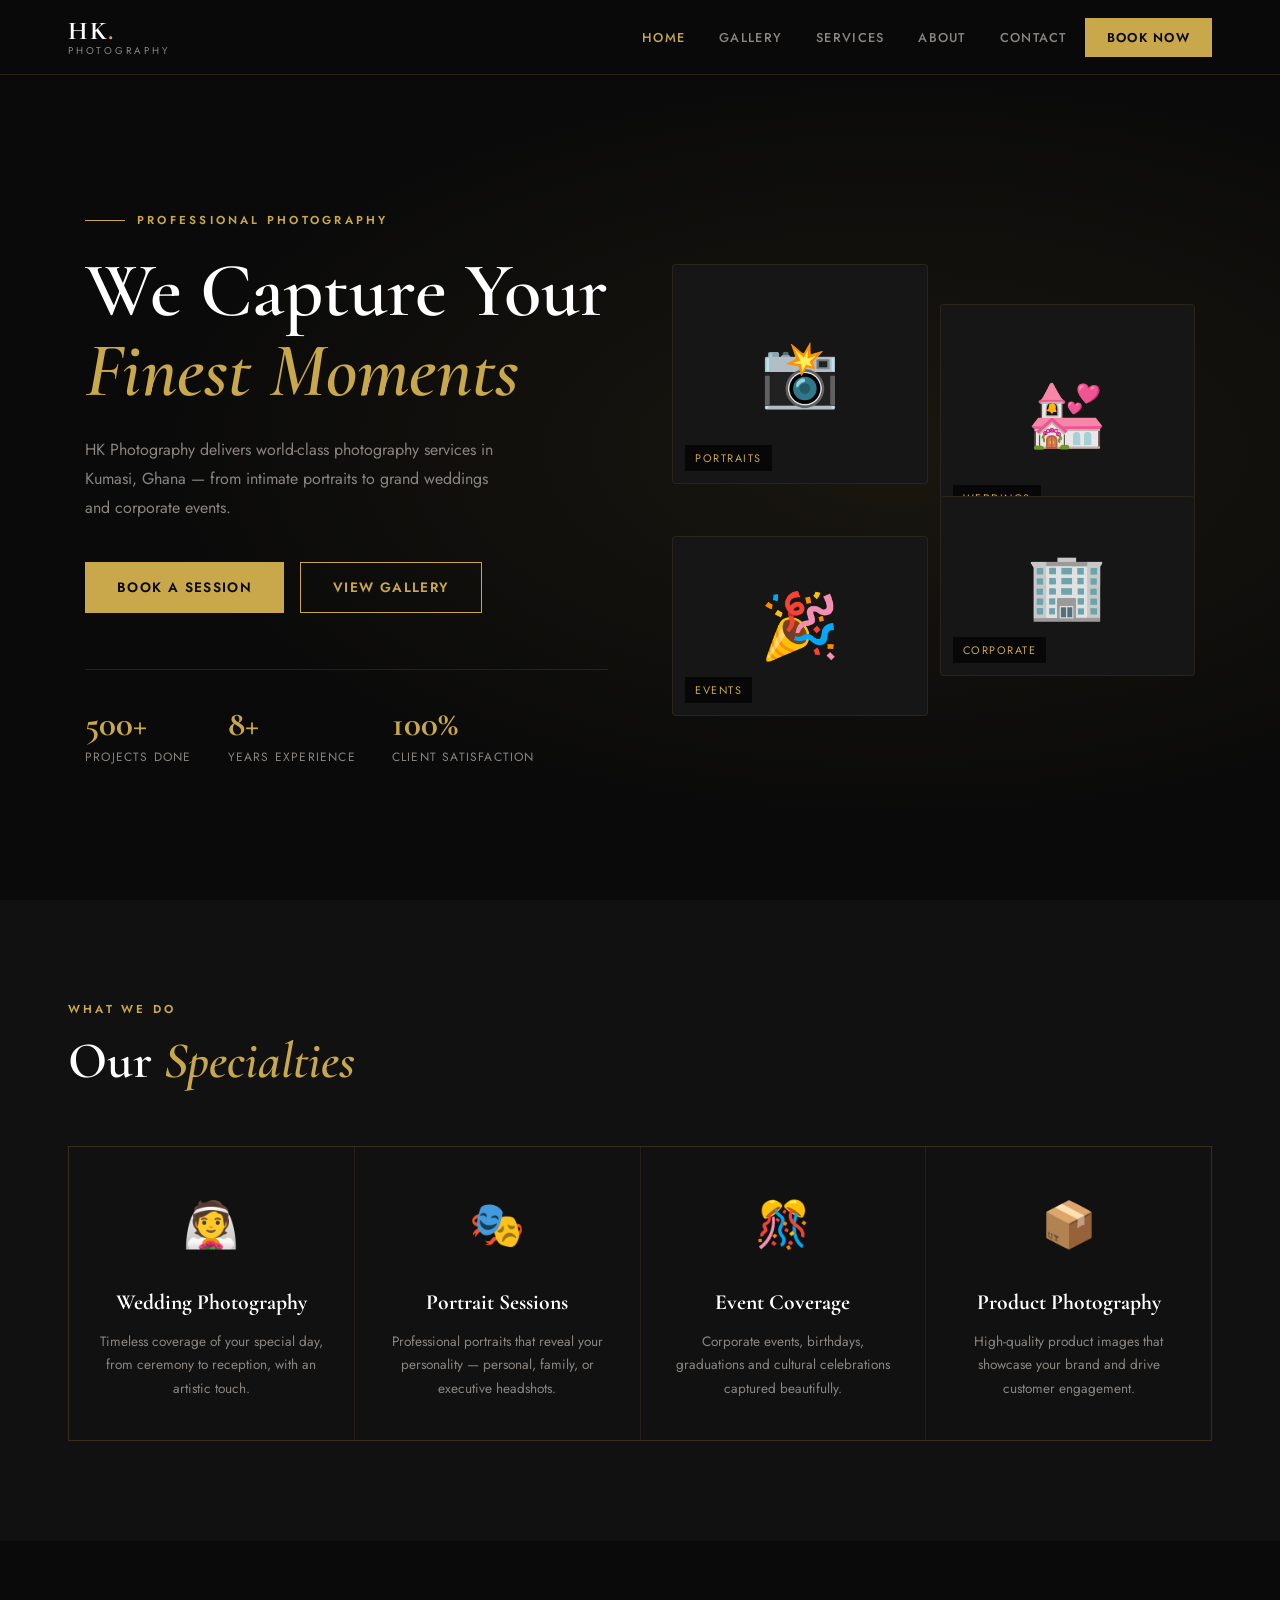
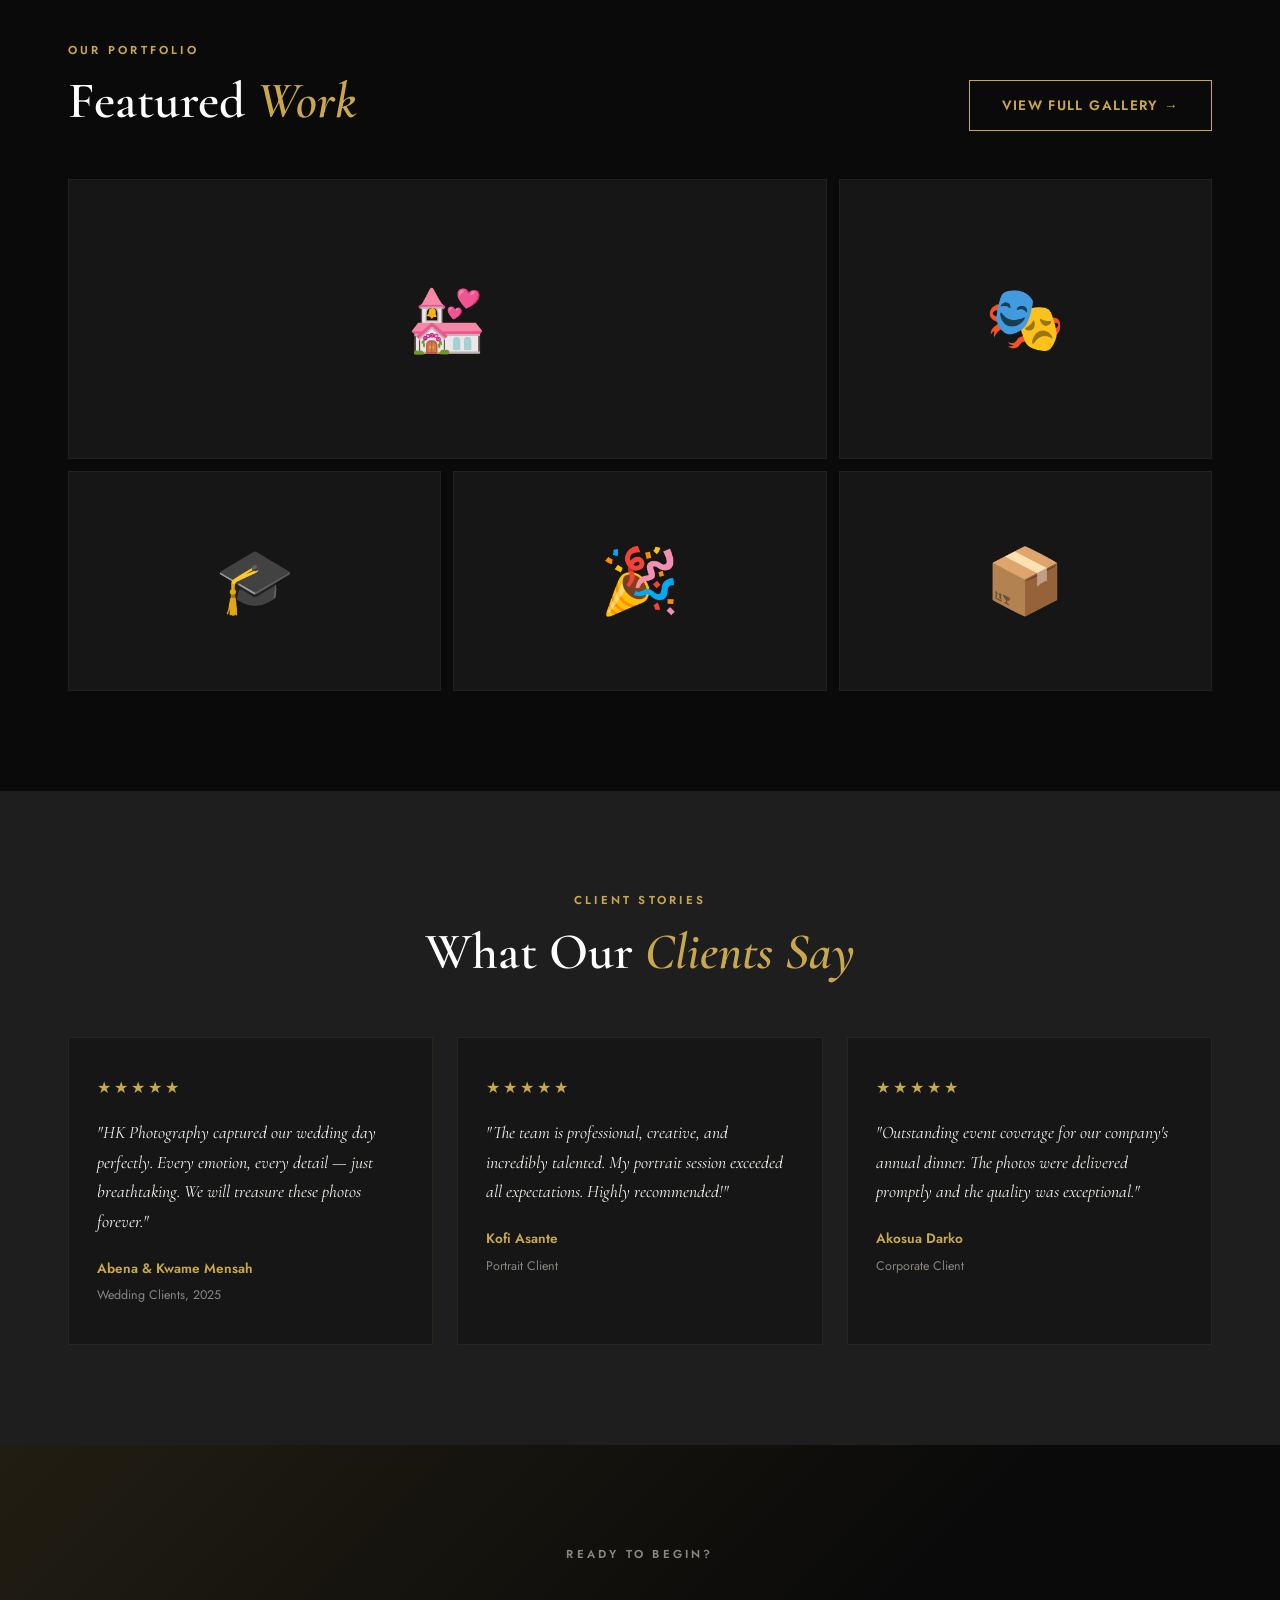
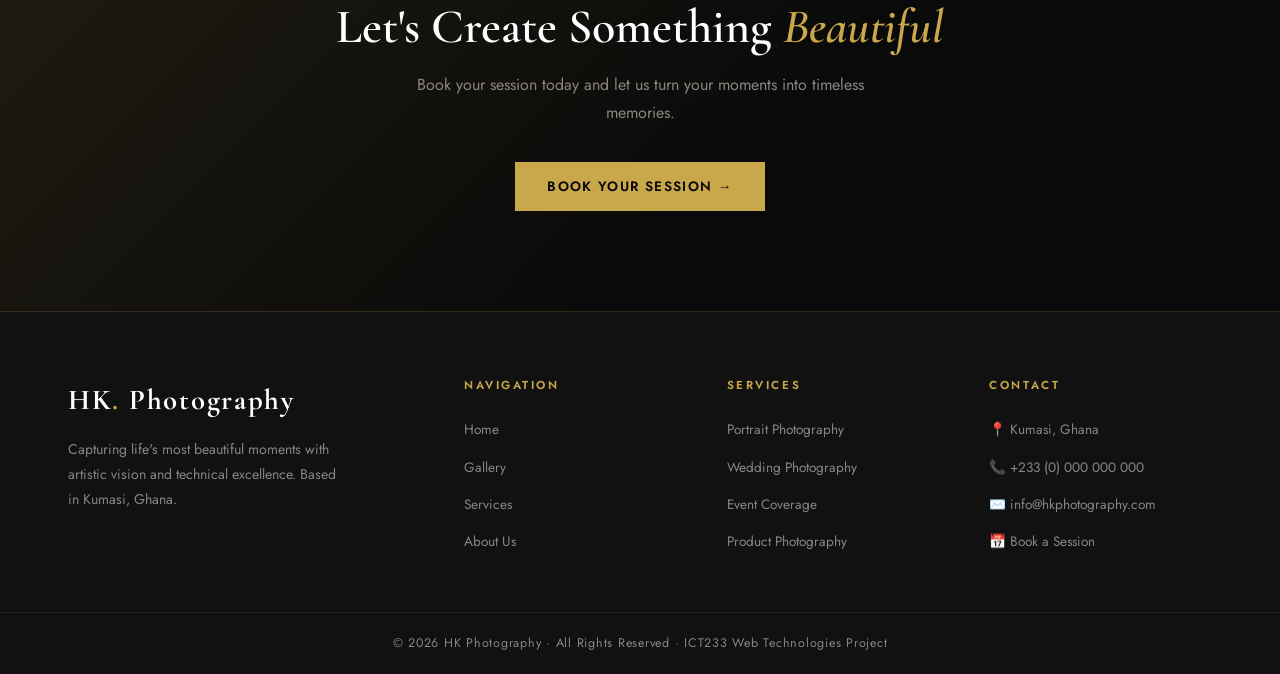
==== index.html @ 085a5b4b "Add files via upload" ====
<!DOCTYPE html>
<html lang="en">
<head>
  <meta charset="UTF-8"/>
  <meta name="viewport" content="width=device-width, initial-scale=1.0"/>
  <meta name="description" content="HK Photography — Professional photography services in Kumasi, Ghana. Weddings, portraits, events and more."/>
  <title>HK Photography — Capturing Beautiful Moments</title>
    <style>
  /* ── HERO ──────────────────────────────────────────────── */
  .hero {
    min-height: 100vh; display: flex; align-items: center;
    position: relative; overflow: hidden;
    background: var(--black);
    padding-top: 80px;
  }
  .hero-bg {
    position: absolute; inset: 0;
    background: radial-gradient(ellipse at 70% 50%, rgba(201,168,76,.08) 0%, transparent 60%);
  }
  .hero-grid {
    display: grid; grid-template-columns: 1fr 1fr;
    align-items: center; gap: 64px;
    max-width: 1200px; margin: 0 auto; padding: 0 28px;
    position: relative; z-index: 1;
  }
  .hero-eyebrow {
    display: flex; align-items: center; gap: 12px; margin-bottom: 20px;
  }
  .hero-eyebrow span {
    width: 40px; height: 1px; background: var(--gold);
  }
  .hero-eyebrow p {
    font-size: .72rem; letter-spacing: .28em; text-transform: uppercase;
    color: var(--gold); font-weight: 600;
  }
  .hero h1 {
    font-family: 'Cormorant Garamond', serif;
    font-size: clamp(3rem, 6vw, 5rem);
    color: var(--white); line-height: 1.05; font-weight: 600;
    margin-bottom: 24px;
  }
  .hero h1 em { color: var(--gold); font-style: italic; display: block; }
  .hero-sub {
    font-size: 1rem; color: var(--gray-mid); max-width: 420px;
    line-height: 1.8; margin-bottom: 40px;
  }
  .hero-btns { display: flex; gap: 16px; flex-wrap: wrap; }
  .hero-stats {
    display: flex; gap: 36px; margin-top: 56px;
    padding-top: 36px; border-top: 1px solid rgba(201,168,76,.15);
  }
  .hero-stat strong {
    display: block; font-family: 'Cormorant Garamond', serif;
    font-size: 2.2rem; color: var(--gold); font-weight: 700; line-height: 1;
  }
  .hero-stat span { font-size: .75rem; color: var(--gray-mid); letter-spacing: .1em; text-transform: uppercase; }

  /* right side mosaic */
  .hero-mosaic {
    display: grid; grid-template-columns: 1fr 1fr; grid-template-rows: auto auto;
    gap: 12px;
  }
  .mosaic-item {
    border-radius: var(--radius); overflow: hidden;
    background: var(--black-card); border: 1px solid rgba(201,168,76,.1);
    display: flex; align-items: center; justify-content: center;
    font-size: 4rem; transition: var(--transition);
    position: relative;
  }
  .mosaic-item:hover { border-color: var(--gold); transform: scale(1.02); }
  .mosaic-item:nth-child(1) { height: 220px; }
  .mosaic-item:nth-child(2) { height: 220px; margin-top: 40px; }
  .mosaic-item:nth-child(3) { height: 180px; }
  .mosaic-item:nth-child(4) { height: 180px; margin-top: -40px; }
  .mosaic-label {
    position: absolute; bottom: 12px; left: 12px;
    font-size: .68rem; letter-spacing: .14em; text-transform: uppercase;
    color: var(--gold); background: rgba(0,0,0,.7); padding: 4px 10px;
  }

  /* ── SPECIALTIES ───────────────────────────────────────── */
  .specialties { padding: 100px 0; background: var(--black-soft); }
  .spec-grid {
    display: grid; grid-template-columns: repeat(4,1fr);
    gap: 1px; background: rgba(201,168,76,.1);
    margin-top: 56px; border: 1px solid rgba(201,168,76,.1);
  }
  .spec-card {
    background: var(--black-soft); padding: 40px 28px;
    transition: var(--transition); cursor: pointer;
    text-align: center;
  }
  .spec-card:hover { background: var(--black-card); }
  .spec-icon { font-size: 2.8rem; margin-bottom: 20px; display: block; }
  .spec-card h3 {
    font-family: 'Cormorant Garamond', serif;
    font-size: 1.35rem; color: var(--white); margin-bottom: 10px;
  }
  .spec-card p { font-size: .85rem; color: var(--gray-mid); line-height: 1.7; }
  .spec-card:hover h3 { color: var(--gold); }

  /* ── FEATURED WORK ─────────────────────────────────────── */
  .featured-work { padding: 100px 0; }
  .work-header {
    display: flex; align-items: flex-end; justify-content: space-between;
    margin-bottom: 48px; flex-wrap: wrap; gap: 20px;
  }
  .work-grid {
    display: grid; grid-template-columns: repeat(3,1fr);
    grid-template-rows: auto auto; gap: 12px;
  }
  .work-item {
    position: relative; overflow: hidden; cursor: pointer;
    background: var(--black-card); border: 1px solid rgba(201,168,76,.08);
    display: flex; align-items: center; justify-content: center;
    font-size: 4rem; transition: var(--transition);
  }
  .work-item:hover { border-color: rgba(201,168,76,.4); }
  .work-item:nth-child(1) { height: 280px; grid-column: 1/3; }
  .work-item:nth-child(2) { height: 280px; }
  .work-item:nth-child(3) { height: 220px; }
  .work-item:nth-child(4) { height: 220px; }
  .work-item:nth-child(5) { height: 220px; }
  .work-overlay {
    position: absolute; inset: 0; background: rgba(0,0,0,.6);
    display: flex; flex-direction: column; align-items: center; justify-content: center;
    opacity: 0; transition: var(--transition);
  }
  .work-item:hover .work-overlay { opacity: 1; }
  .work-overlay p {
    font-size: .72rem; letter-spacing: .18em; text-transform: uppercase;
    color: var(--gold); margin-bottom: 8px;
  }
  .work-overlay h4 {
    font-family: 'Cormorant Garamond', serif;
    font-size: 1.2rem; color: var(--white);
  }

  /* ── TESTIMONIAL ───────────────────────────────────────── */
  .testimonials { padding: 100px 0; background: var(--black-mid); }
  .test-grid { display: grid; grid-template-columns: repeat(3,1fr); gap: 24px; margin-top: 56px; }
  .test-card {
    background: var(--black-card); padding: 36px 28px;
    border: 1px solid rgba(201,168,76,.1); transition: var(--transition);
  }
  .test-card:hover { border-color: rgba(201,168,76,.35); }
  .test-stars { color: var(--gold); font-size: 1rem; letter-spacing: 3px; margin-bottom: 16px; }
  .test-card blockquote {
    font-family: 'Cormorant Garamond', serif;
    font-size: 1.1rem; color: var(--off-white); font-style: italic;
    line-height: 1.7; margin-bottom: 20px;
  }
  .test-author strong { font-size: .85rem; color: var(--gold); font-weight: 600; display: block; }
  .test-author span { font-size: .78rem; color: var(--gray-mid); }

  /* ── CTA SECTION ───────────────────────────────────────── */
  .cta-section {
    padding: 100px 0;
    background: linear-gradient(135deg, rgba(201,168,76,.12) 0%, transparent 60%);
    text-align: center;
  }
  .cta-section .section-title { font-size: clamp(2rem, 4vw, 3rem); margin-bottom: 16px; }
  .cta-section p { color: var(--gray-mid); max-width: 500px; margin: 0 auto 36px; }

  /* ── RESPONSIVE ────────────────────────────────────────── */
  @media (max-width: 900px) {
    .hero-grid { grid-template-columns: 1fr; }
    .hero-mosaic { display: none; }
    .spec-grid { grid-template-columns: repeat(2,1fr); }
    .work-item:nth-child(1) { grid-column: auto; }
    .work-grid { grid-template-columns: 1fr 1fr; }
    .test-grid { grid-template-columns: 1fr; }
  }
  @media (max-width: 560px) {
    .spec-grid { grid-template-columns: 1fr; }
    .work-grid { grid-template-columns: 1fr; }
    .work-item { height: 220px !important; grid-column: auto !important; }
    .hero-stats { gap: 24px; }
  }
  </style>
  <link rel="stylesheet" href="style.css"/>
</head>
<body>

<!-- HERO -->
<section class="hero">
  <div class="hero-bg"></div>
  <div class="hero-grid">
    <div class="hero-text">
      <div class="hero-eyebrow"><span></span><p>Professional Photography</p></div>
      <h1>We Capture Your <em>Finest Moments</em></h1>
      <p class="hero-sub">HK Photography delivers world-class photography services in Kumasi, Ghana — from intimate portraits to grand weddings and corporate events.</p>
      <div class="hero-btns">
        <a href="booking.html" class="btn btn-gold">Book a Session</a>
        <a href="gallery.html" class="btn btn-outline">View Gallery</a>
      </div>
      <div class="hero-stats">
        <div class="hero-stat"><strong>500+</strong><span>Projects Done</span></div>
        <div class="hero-stat"><strong>8+</strong><span>Years Experience</span></div>
        <div class="hero-stat"><strong>100%</strong><span>Client Satisfaction</span></div>
      </div>
    </div>
    <div class="hero-mosaic">
      <div class="mosaic-item">📸<span class="mosaic-label">Portraits</span></div>
      <div class="mosaic-item">💒<span class="mosaic-label">Weddings</span></div>
      <div class="mosaic-item">🎉<span class="mosaic-label">Events</span></div>
      <div class="mosaic-item">🏢<span class="mosaic-label">Corporate</span></div>
    </div>
  </div>
</section>

<!-- SPECIALTIES -->
<section class="specialties">
  <div class="container">
    <div class="reveal">
      <p class="section-label">What We Do</p>
      <h2 class="section-title">Our <em>Specialties</em></h2>
    </div>
    <div class="spec-grid">
      <div class="spec-card reveal reveal-delay-1">
        <span class="spec-icon">👰</span>
        <h3>Wedding Photography</h3>
        <p>Timeless coverage of your special day, from ceremony to reception, with an artistic touch.</p>
      </div>
      <div class="spec-card reveal reveal-delay-2">
        <span class="spec-icon">🎭</span>
        <h3>Portrait Sessions</h3>
        <p>Professional portraits that reveal your personality — personal, family, or executive headshots.</p>
      </div>
      <div class="spec-card reveal reveal-delay-3">
        <span class="spec-icon">🎊</span>
        <h3>Event Coverage</h3>
        <p>Corporate events, birthdays, graduations and cultural celebrations captured beautifully.</p>
      </div>
      <div class="spec-card reveal reveal-delay-4">
        <span class="spec-icon">📦</span>
        <h3>Product Photography</h3>
        <p>High-quality product images that showcase your brand and drive customer engagement.</p>
      </div>
    </div>
  </div>
</section>

<!-- FEATURED WORK -->
<section class="featured-work">
  <div class="container">
    <div class="work-header">
      <div class="reveal">
        <p class="section-label">Our Portfolio</p>
        <h2 class="section-title">Featured <em>Work</em></h2>
      </div>
      <a href="gallery.html" class="btn btn-outline reveal">View Full Gallery →</a>
    </div>
    <div class="work-grid">
      <div class="work-item reveal" onclick="openLightbox('💒','Wedding — Accra, 2025')">
        💒
        <div class="work-overlay"><p>Wedding</p><h4>Accra, 2025</h4></div>
      </div>
      <div class="work-item reveal reveal-delay-1" onclick="openLightbox('🎭','Portrait Session')">
        🎭
        <div class="work-overlay"><p>Portrait</p><h4>Executive Shoot</h4></div>
      </div>
      <div class="work-item reveal reveal-delay-1" onclick="openLightbox('🎓','Graduation — USTED, 2025')">
        🎓
        <div class="work-overlay"><p>Graduation</p><h4>USTED, 2025</h4></div>
      </div>
      <div class="work-item reveal reveal-delay-2" onclick="openLightbox('🎉','Birthday Event')">
        🎉
        <div class="work-overlay"><p>Event</p><h4>Birthday Gala</h4></div>
      </div>
      <div class="work-item reveal reveal-delay-3" onclick="openLightbox('📦','Product Shoot')">
        📦
        <div class="work-overlay"><p>Product</p><h4>Brand Shoot</h4></div>
      </div>
    </div>
  </div>
</section>

<!-- TESTIMONIALS -->
<section class="testimonials">
  <div class="container">
    <div class="reveal" style="text-align:center;">
      <p class="section-label">Client Stories</p>
      <h2 class="section-title">What Our <em>Clients Say</em></h2>
    </div>
    <div class="test-grid">
      <div class="test-card reveal reveal-delay-1">
        <div class="test-stars">★★★★★</div>
        <blockquote>"HK Photography captured our wedding day perfectly. Every emotion, every detail — just breathtaking. We will treasure these photos forever."</blockquote>
        <div class="test-author"><strong>Abena & Kwame Mensah</strong><span>Wedding Clients, 2025</span></div>
      </div>
      <div class="test-card reveal reveal-delay-2">
        <div class="test-stars">★★★★★</div>
        <blockquote>"The team is professional, creative, and incredibly talented. My portrait session exceeded all expectations. Highly recommended!"</blockquote>
        <div class="test-author"><strong>Kofi Asante</strong><span>Portrait Client</span></div>
      </div>
      <div class="test-card reveal reveal-delay-3">
        <div class="test-stars">★★★★★</div>
        <blockquote>"Outstanding event coverage for our company's annual dinner. The photos were delivered promptly and the quality was exceptional."</blockquote>
        <div class="test-author"><strong>Akosua Darko</strong><span>Corporate Client</span></div>
      </div>
    </div>
  </div>
</section>

<!-- CTA -->
<section class="cta-section">
  <div class="container">
    <p class="section-label reveal">Ready to Begin?</p>
    <h2 class="section-title reveal">Let's Create Something <em>Beautiful</em></h2>
    <p class="reveal">Book your session today and let us turn your moments into timeless memories.</p>
    <div class="reveal">
      <a href="booking.html" class="btn btn-gold">Book Your Session →</a>
    </div>
  </div>
</section>

  <script src="main.js"></script>
</body>
</html>
---- style.css ----
/* ============================================================
   HK PHOTOGRAPHY — Global Stylesheet
   ICT233 Web Technologies & Design, 2025/2026
============================================================ */
@import url('https://fonts.googleapis.com/css2?family=Cormorant+Garamond:ital,wght@0,400;0,600;0,700;1,400&family=Jost:wght@300;400;500;600&display=swap');

:root {
  --black:       #0A0A0A;
  --black-soft:  #111111;
  --black-card:  #161616;
  --black-mid:   #1E1E1E;
  --gold:        #C9A84C;
  --gold-light:  #E8C97A;
  --gold-pale:   #F5E6C0;
  --white:       #FFFFFF;
  --off-white:   #F7F4EF;
  --gray-light:  #E5E0D8;
  --gray-mid:    #8A8580;
  --gray-dark:   #3A3730;
  --shadow-sm:   0 2px 12px rgba(0,0,0,.35);
  --shadow-md:   0 8px 32px rgba(0,0,0,.45);
  --shadow-gold: 0 4px 24px rgba(201,168,76,.18);
  --radius:      4px;
  --transition:  .3s ease;
}

*, *::before, *::after { box-sizing: border-box; margin: 0; padding: 0; }
html { scroll-behavior: smooth; }

body {
  font-family: 'Jost', sans-serif;
  background: var(--black);
  color: var(--off-white);
  line-height: 1.7;
  overflow-x: hidden;
}

a { text-decoration: none; color: inherit; }
img { max-width: 100%; display: block; }

/* ── UTILITIES ─────────────────────────────────────────────── */
.container { max-width: 1200px; margin: 0 auto; padding: 0 28px; }

.section-label {
  font-size: .72rem; font-weight: 600; letter-spacing: .28em;
  text-transform: uppercase; color: var(--gold); margin-bottom: 12px;
}
.section-title {
  font-family: 'Cormorant Garamond', serif;
  font-size: clamp(2rem, 4.5vw, 3.2rem);
  color: var(--white); line-height: 1.15; font-weight: 600;
}
.section-title em { color: var(--gold); font-style: italic; }

.btn {
  display: inline-flex; align-items: center; gap: 8px;
  padding: 13px 32px; font-size: .85rem; font-weight: 600;
  letter-spacing: .1em; text-transform: uppercase;
  cursor: pointer; transition: var(--transition);
  border: none; font-family: 'Jost', sans-serif;
}
.btn-gold {
  background: var(--gold); color: var(--black);
}
.btn-gold:hover { background: var(--gold-light); transform: translateY(-2px); box-shadow: var(--shadow-gold); }
.btn-outline {
  background: transparent; color: var(--gold);
  border: 1px solid var(--gold);
}
.btn-outline:hover { background: var(--gold); color: var(--black); }
.btn-white {
  background: var(--white); color: var(--black);
}
.btn-white:hover { background: var(--off-white); transform: translateY(-2px); }

/* ── NAVBAR ───────────────────────────────────────────────── */
nav {
  position: fixed; top: 0; left: 0; right: 0; z-index: 1000;
  background: rgba(10,10,10,.92);
  backdrop-filter: blur(12px);
  border-bottom: 1px solid rgba(201,168,76,.15);
  transition: var(--transition);
}
.nav-inner {
  display: flex; align-items: center; justify-content: space-between;
  padding: 18px 28px; max-width: 1200px; margin: 0 auto;
}
.nav-logo {
  display: flex; flex-direction: column; line-height: 1;
}
.nav-logo .logo-main {
  font-family: 'Cormorant Garamond', serif;
  font-size: 1.6rem; font-weight: 700; color: var(--white);
  letter-spacing: .06em;
}
.nav-logo .logo-main span { color: var(--gold); }
.nav-logo .logo-sub {
  font-size: .62rem; letter-spacing: .28em; text-transform: uppercase;
  color: var(--gray-mid); margin-top: 2px;
}
.nav-links {
  display: flex; align-items: center; gap: 2px; list-style: none;
}
.nav-links a {
  padding: 8px 16px; font-size: .8rem; font-weight: 500;
  letter-spacing: .1em; text-transform: uppercase;
  color: var(--gray-mid); transition: var(--transition);
}
.nav-links a:hover, .nav-links a.active { color: var(--gold); }
.nav-book {
  background: var(--gold); color: var(--black) !important;
  padding: 10px 22px !important; font-weight: 600 !important;
}
.nav-book:hover { background: var(--gold-light) !important; color: var(--black) !important; }

.hamburger {
  display: none; flex-direction: column; gap: 5px;
  background: none; border: none; cursor: pointer; padding: 4px;
}
.hamburger span {
  display: block; width: 22px; height: 1.5px;
  background: var(--gold); transition: var(--transition);
}

/* ── MOBILE MENU ──────────────────────────────────────────── */
.mobile-menu {
  display: none; flex-direction: column;
  background: var(--black-soft); padding: 16px 28px 24px;
  border-top: 1px solid rgba(201,168,76,.12);
}
.mobile-menu.open { display: flex; }
.mobile-menu a {
  padding: 12px 0; font-size: .85rem; letter-spacing: .1em;
  text-transform: uppercase; color: var(--gray-mid);
  border-bottom: 1px solid rgba(255,255,255,.05);
  transition: var(--transition);
}
.mobile-menu a:hover { color: var(--gold); }

/* ── FOOTER ───────────────────────────────────────────────── */
footer {
  background: var(--black-soft);
  border-top: 1px solid rgba(201,168,76,.18);
  padding: 64px 0 0;
}
.footer-grid {
  display: grid; grid-template-columns: 1.6fr 1fr 1fr 1fr;
  gap: 40px; padding-bottom: 48px;
}
.footer-brand .logo-main {
  font-family: 'Cormorant Garamond', serif;
  font-size: 1.8rem; color: var(--white); font-weight: 700;
  letter-spacing: .06em; margin-bottom: 12px;
}
.footer-brand .logo-main span { color: var(--gold); }
.footer-brand p {
  font-size: .88rem; color: var(--gray-mid);
  line-height: 1.8; max-width: 280px;
}
.footer-col h4 {
  font-size: .72rem; letter-spacing: .22em; text-transform: uppercase;
  color: var(--gold); margin-bottom: 20px; font-weight: 600;
}
.footer-col ul { list-style: none; }
.footer-col ul li { margin-bottom: 10px; }
.footer-col ul li a {
  font-size: .85rem; color: var(--gray-mid);
  transition: var(--transition);
}
.footer-col ul li a:hover { color: var(--gold); }
.footer-bottom {
  border-top: 1px solid rgba(255,255,255,.06);
  padding: 20px 0; text-align: center;
  font-size: .78rem; color: var(--gray-mid); letter-spacing: .06em;
}

/* ── TOAST ────────────────────────────────────────────────── */
#toast {
  position: fixed; bottom: 28px; right: 28px; z-index: 9999;
  background: var(--gold); color: var(--black);
  padding: 14px 24px; font-size: .85rem; font-weight: 600;
  letter-spacing: .06em;
  transform: translateY(80px); opacity: 0; transition: .35s ease;
  pointer-events: none;
}
#toast.show { transform: translateY(0); opacity: 1; }

/* ── PAGE BANNER ──────────────────────────────────────────── */
.page-banner {
  padding: 140px 0 72px;
  background: linear-gradient(180deg, var(--black-soft) 0%, var(--black) 100%);
  border-bottom: 1px solid rgba(201,168,76,.12);
  text-align: center;
}
.page-banner .section-title { font-size: clamp(2.4rem, 5vw, 3.8rem); }
.page-banner p {
  color: var(--gray-mid); font-size: 1rem; margin-top: 12px;
}

/* ── RESPONSIVE ───────────────────────────────────────────── */
@media (max-width: 900px) {
  .footer-grid { grid-template-columns: 1fr 1fr; }
}
@media (max-width: 680px) {
  .nav-links, .nav-actions .btn-outline { display: none; }
  .hamburger { display: flex; }
  .footer-grid { grid-template-columns: 1fr; }
}
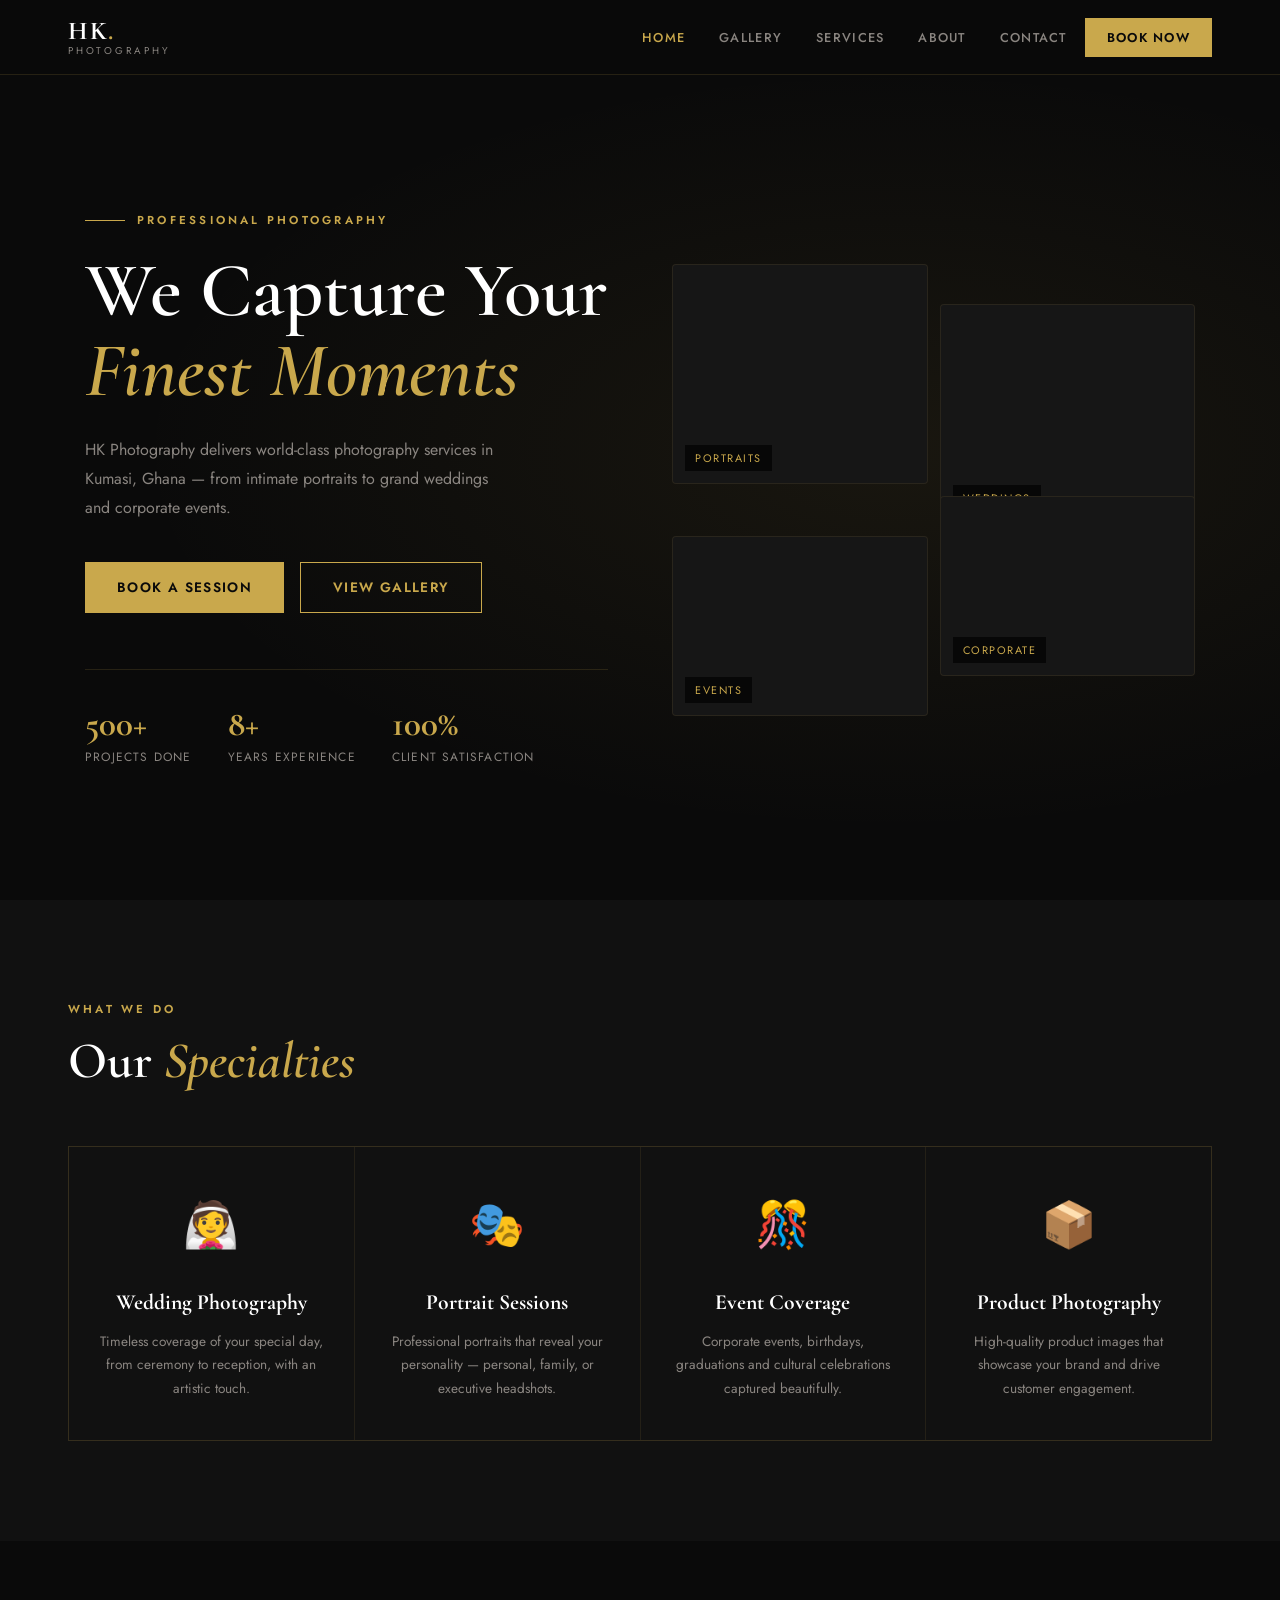
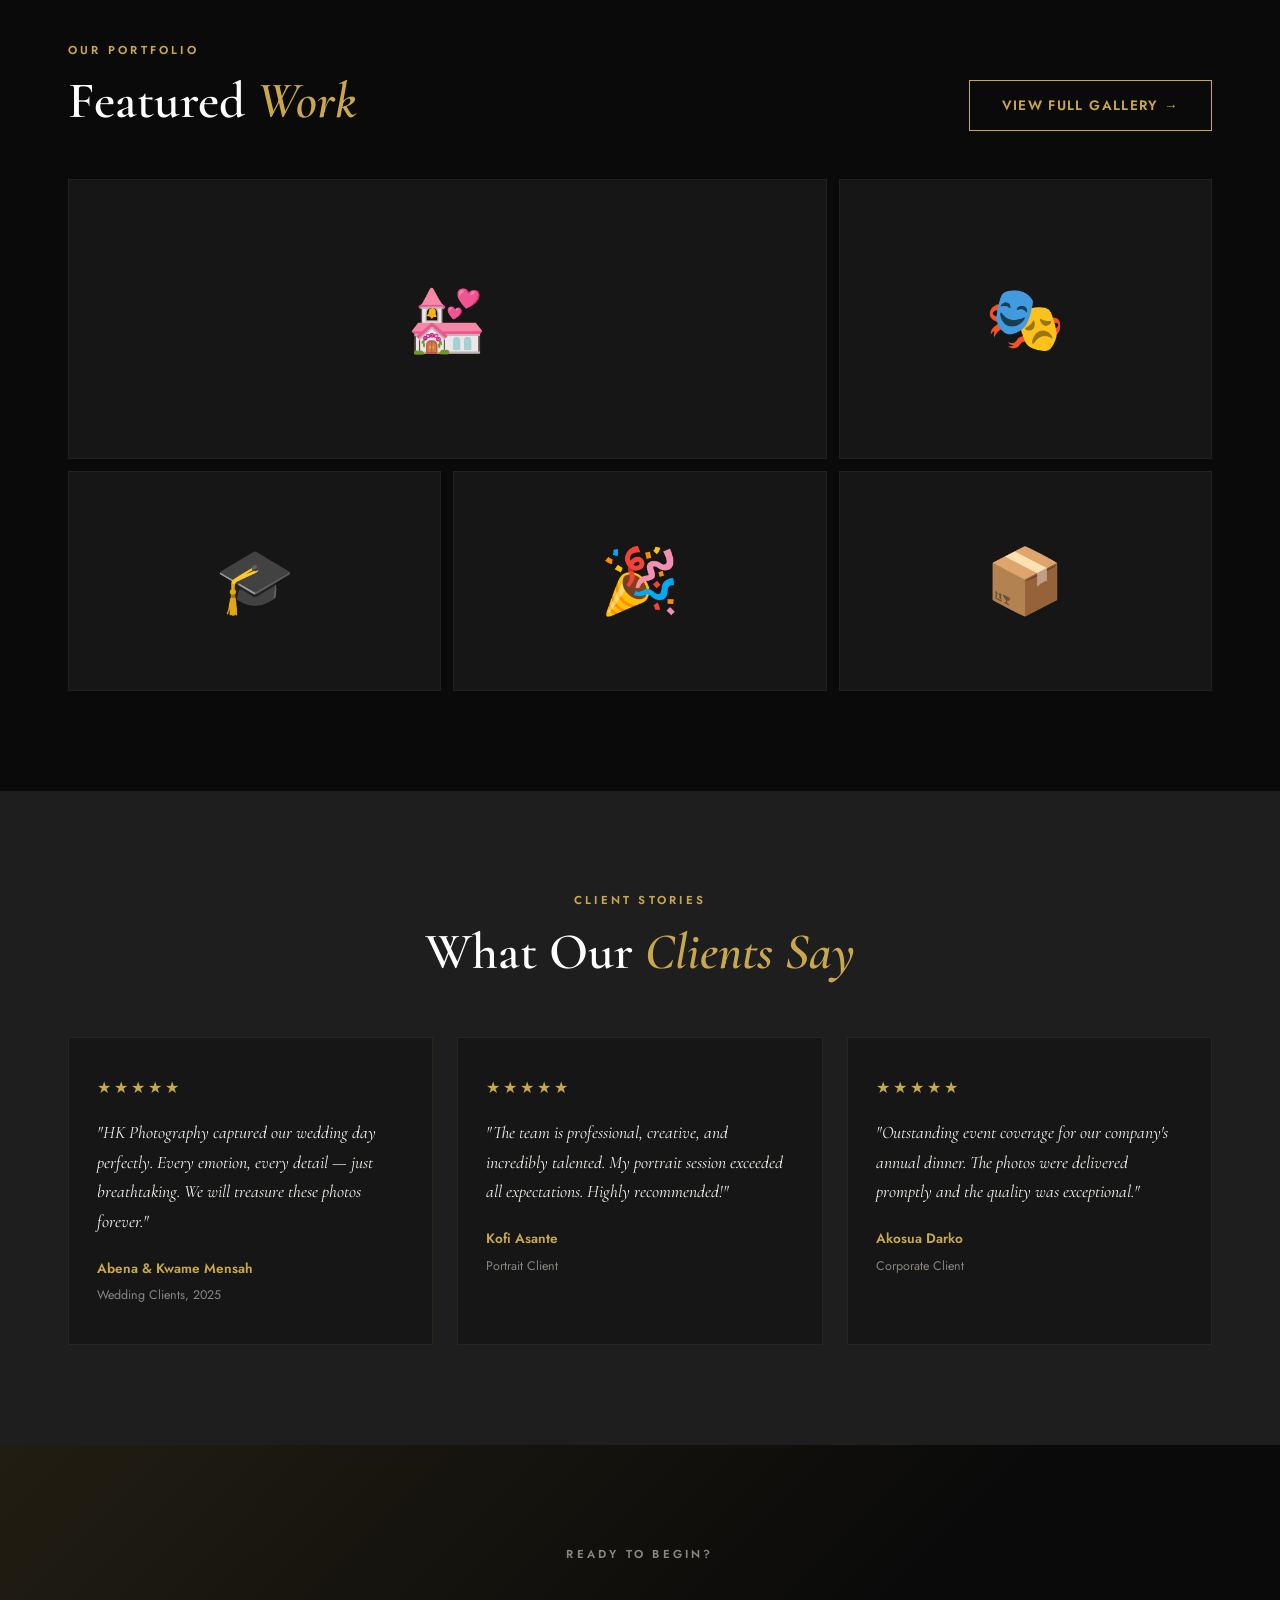
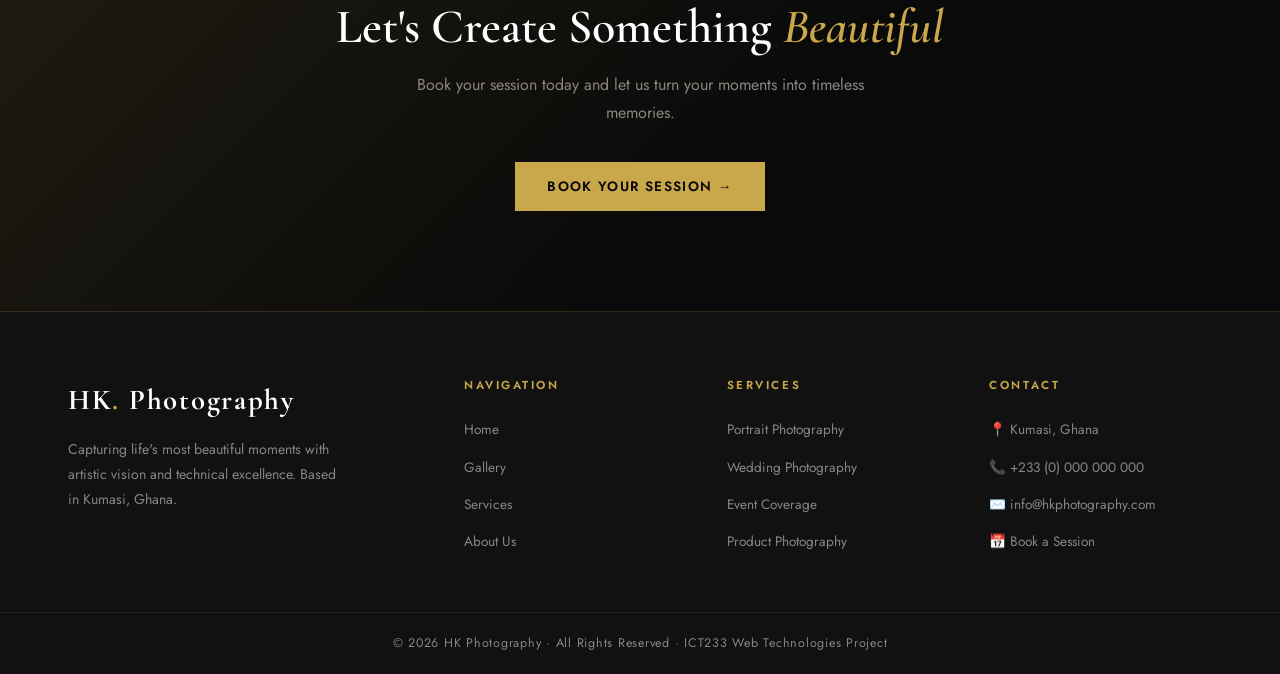
==== commit 09b89a9e: "Update index.html" ====
--- a/index.html
+++ b/index.html
@@ -201,10 +201,10 @@
       </div>
     </div>
     <div class="hero-mosaic">
-      <div class="mosaic-item">📸<span class="mosaic-label">Portraits</span></div>
-      <div class="mosaic-item">💒<span class="mosaic-label">Weddings</span></div>
-      <div class="mosaic-item">🎉<span class="mosaic-label">Events</span></div>
-      <div class="mosaic-item">🏢<span class="mosaic-label">Corporate</span></div>
+      <div class="mosaic-item"><img src "image1.png"><span class="mosaic-label">Portraits</span></div>
+      <div class="mosaic-item"><img src "image2.png"><span class="mosaic-label">Weddings</span></div>
+      <div class="mosaic-item"><img src "image3.png"><span class="mosaic-label">Events</span></div>
+      <div class="mosaic-item"><img src "image4.png"><span class="mosaic-label">Corporate</span></div>
     </div>
   </div>
 </section>
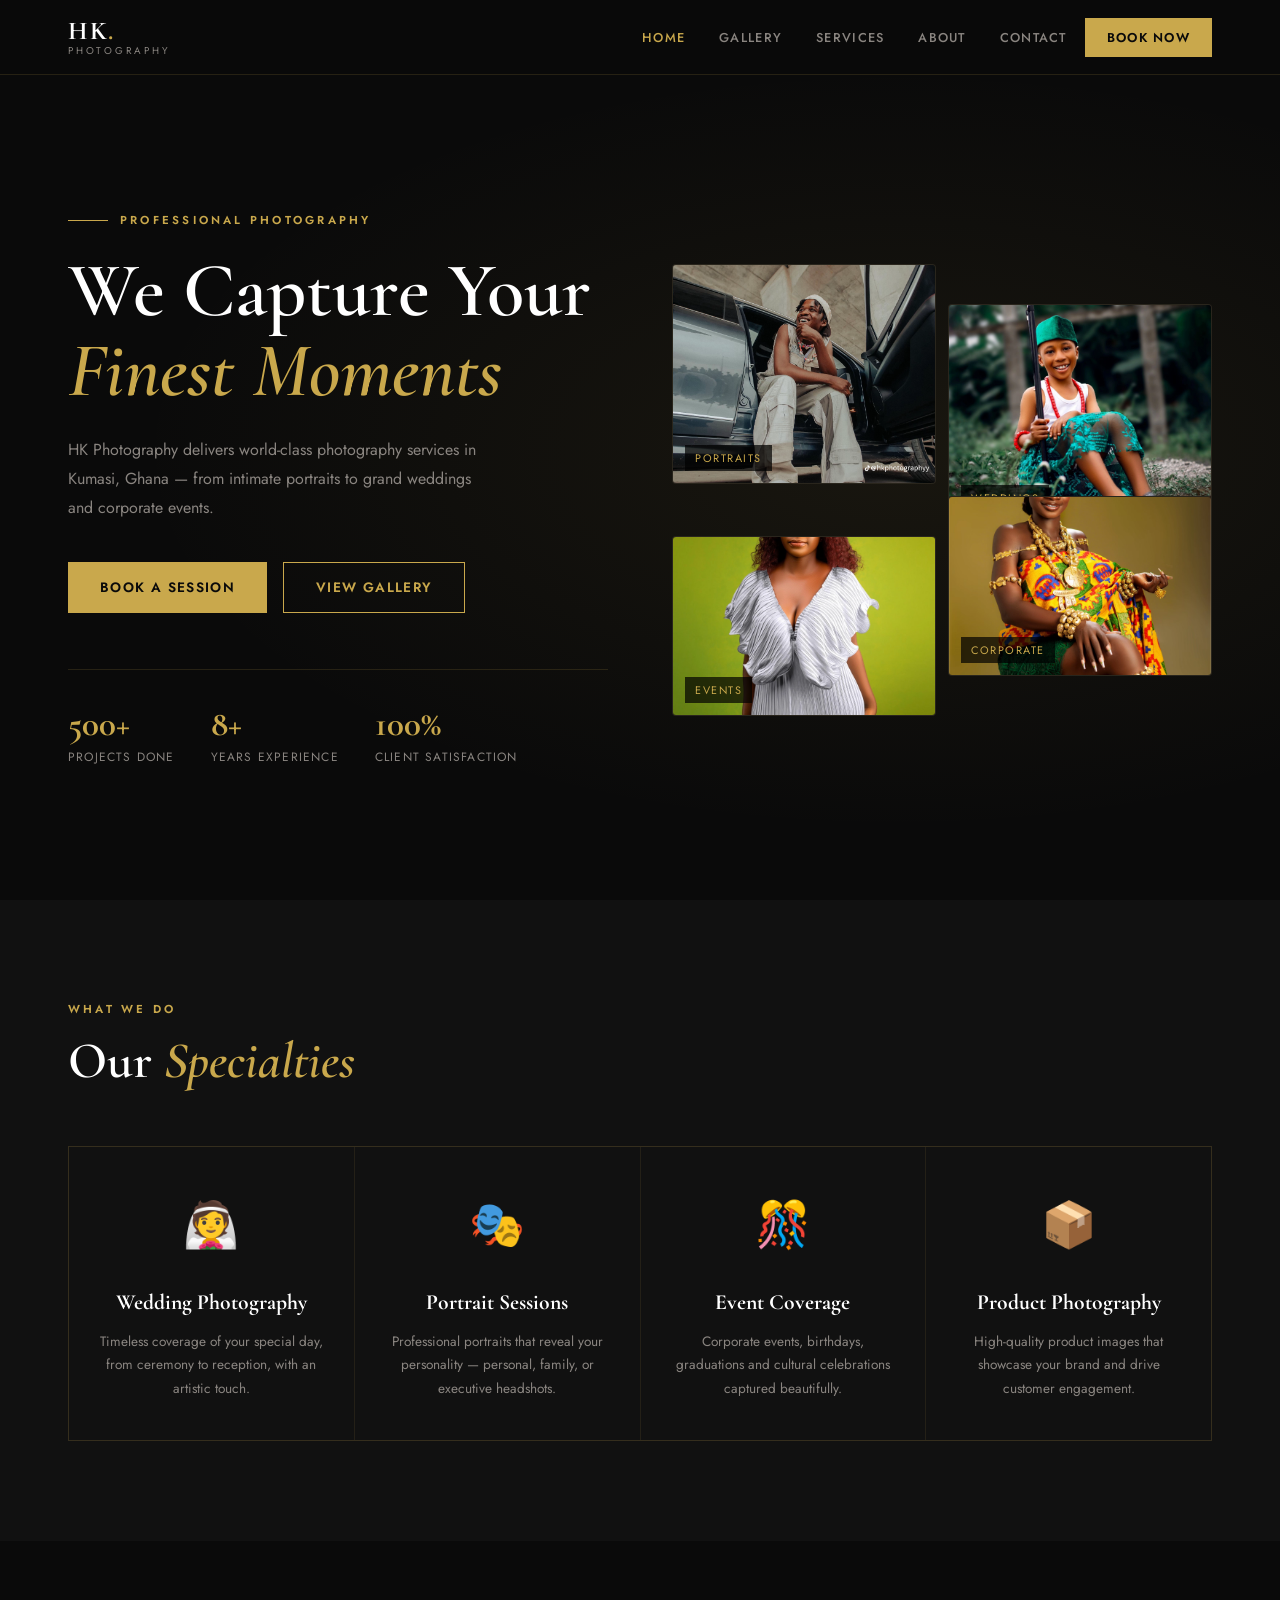
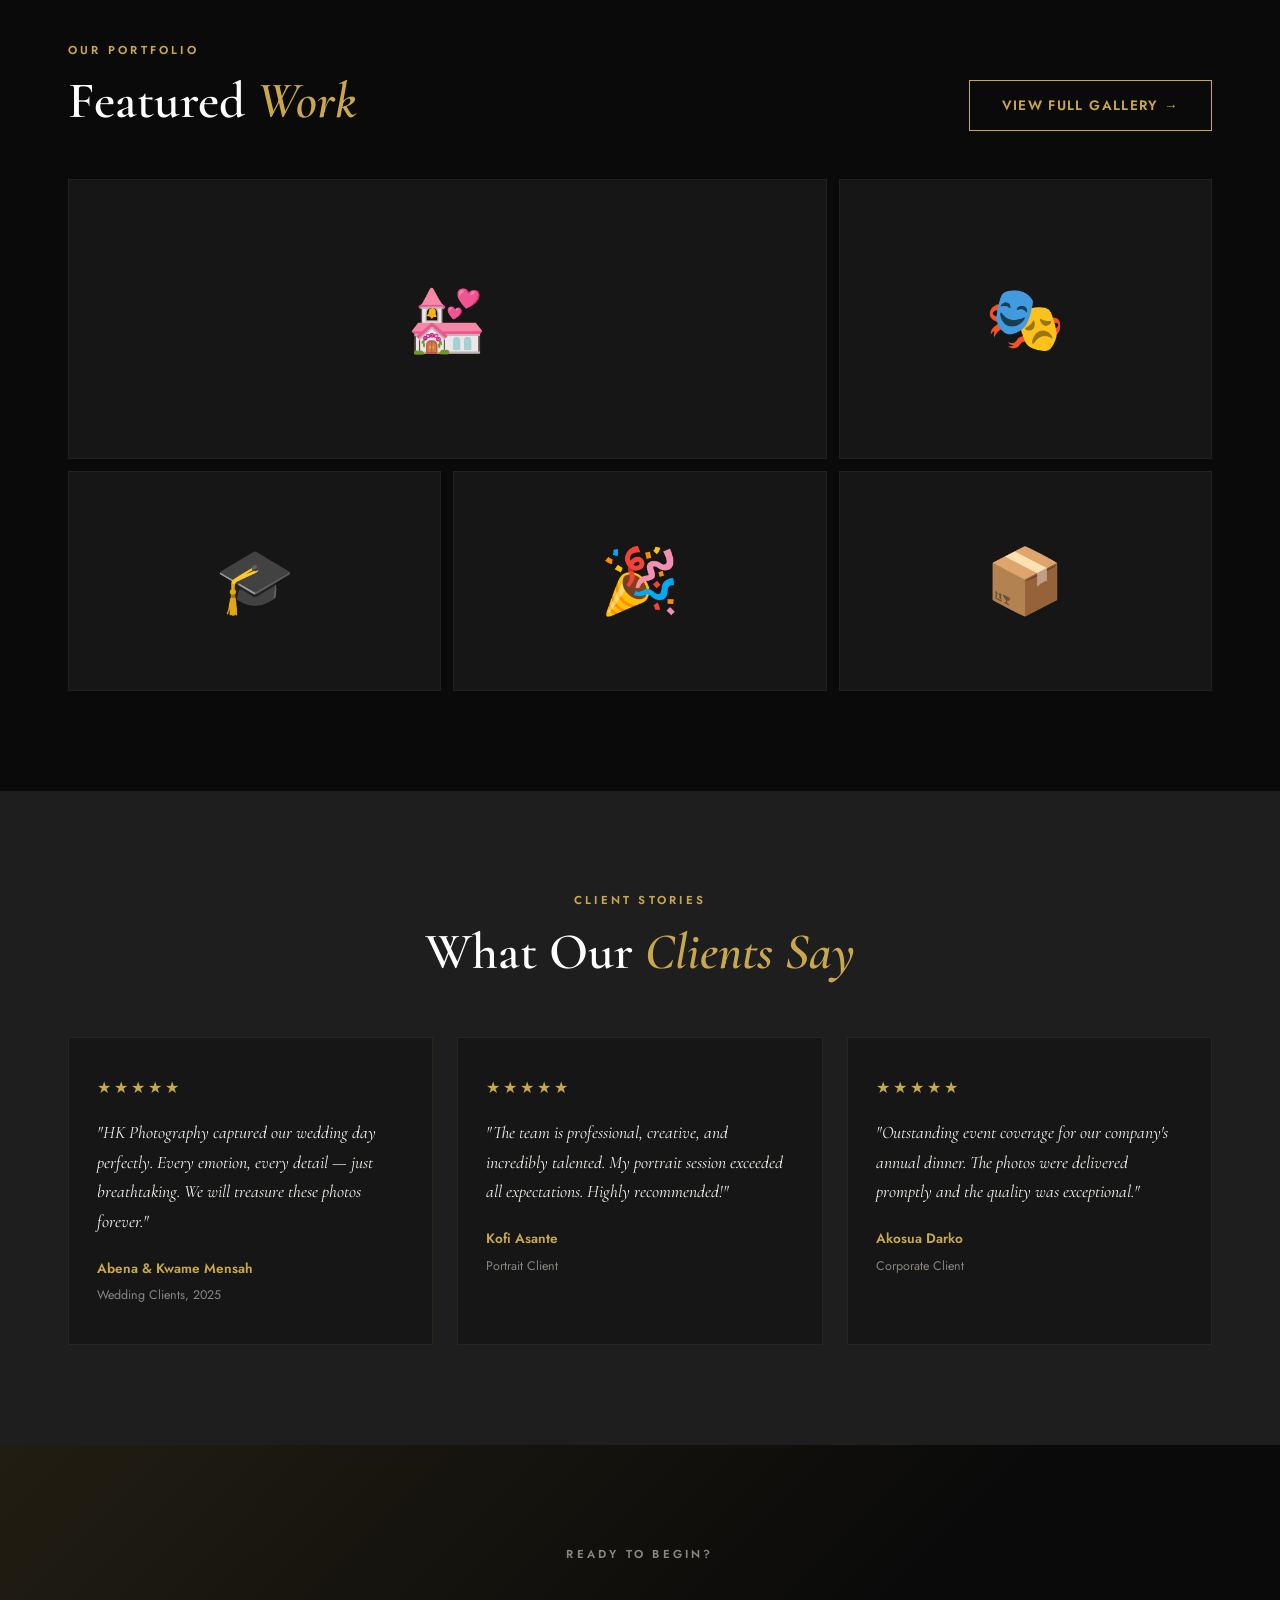
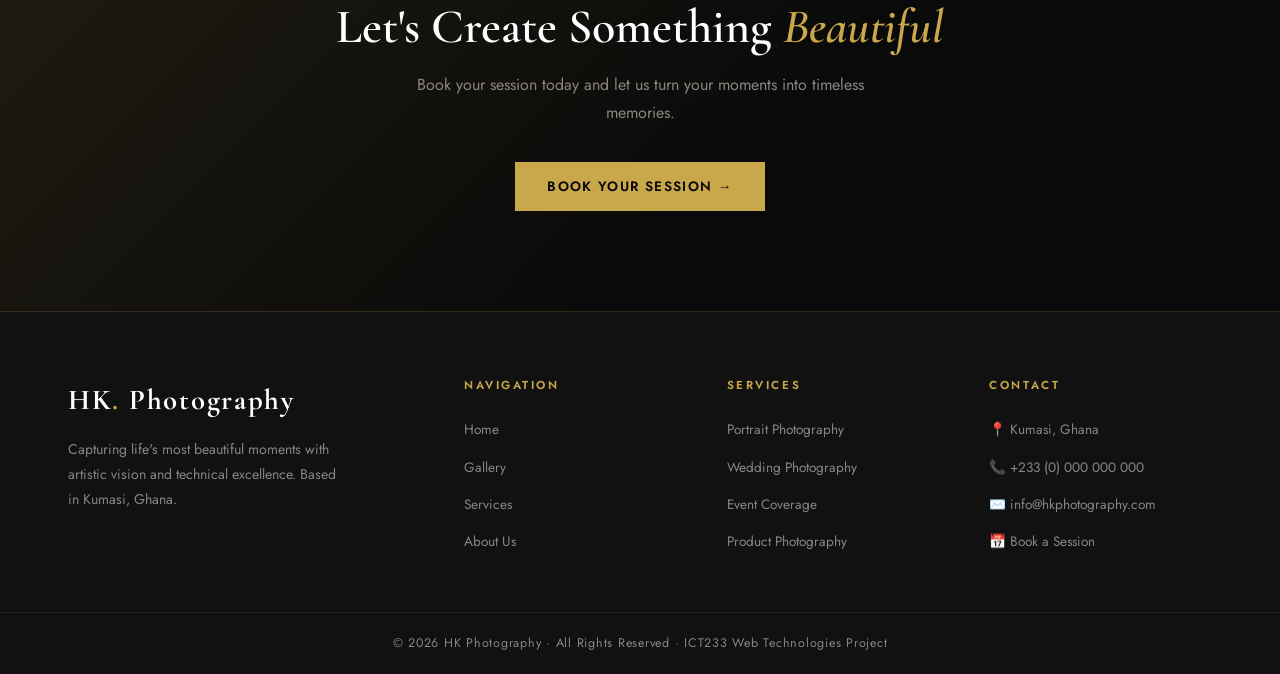
==== commit ee051175: "Update index.html" ====
--- a/index.html
+++ b/index.html
@@ -201,10 +201,10 @@
       </div>
     </div>
     <div class="hero-mosaic">
-      <div class="mosaic-item"><img src "image1.png"><span class="mosaic-label">Portraits</span></div>
-      <div class="mosaic-item"><img src "image2.png"><span class="mosaic-label">Weddings</span></div>
-      <div class="mosaic-item"><img src "image3.png"><span class="mosaic-label">Events</span></div>
-      <div class="mosaic-item"><img src "image4.png"><span class="mosaic-label">Corporate</span></div>
+      <div class="mosaic-item"><img src= "image1.png"><span class="mosaic-label">Portraits</span></div>
+      <div class="mosaic-item"><img src= "image2.png"><span class="mosaic-label">Weddings</span></div>
+      <div class="mosaic-item"><img src= "image3.png"><span class="mosaic-label">Events</span></div>
+      <div class="mosaic-item"><img src= "image4.png"><span class="mosaic-label">Corporate</span></div>
     </div>
   </div>
 </section>
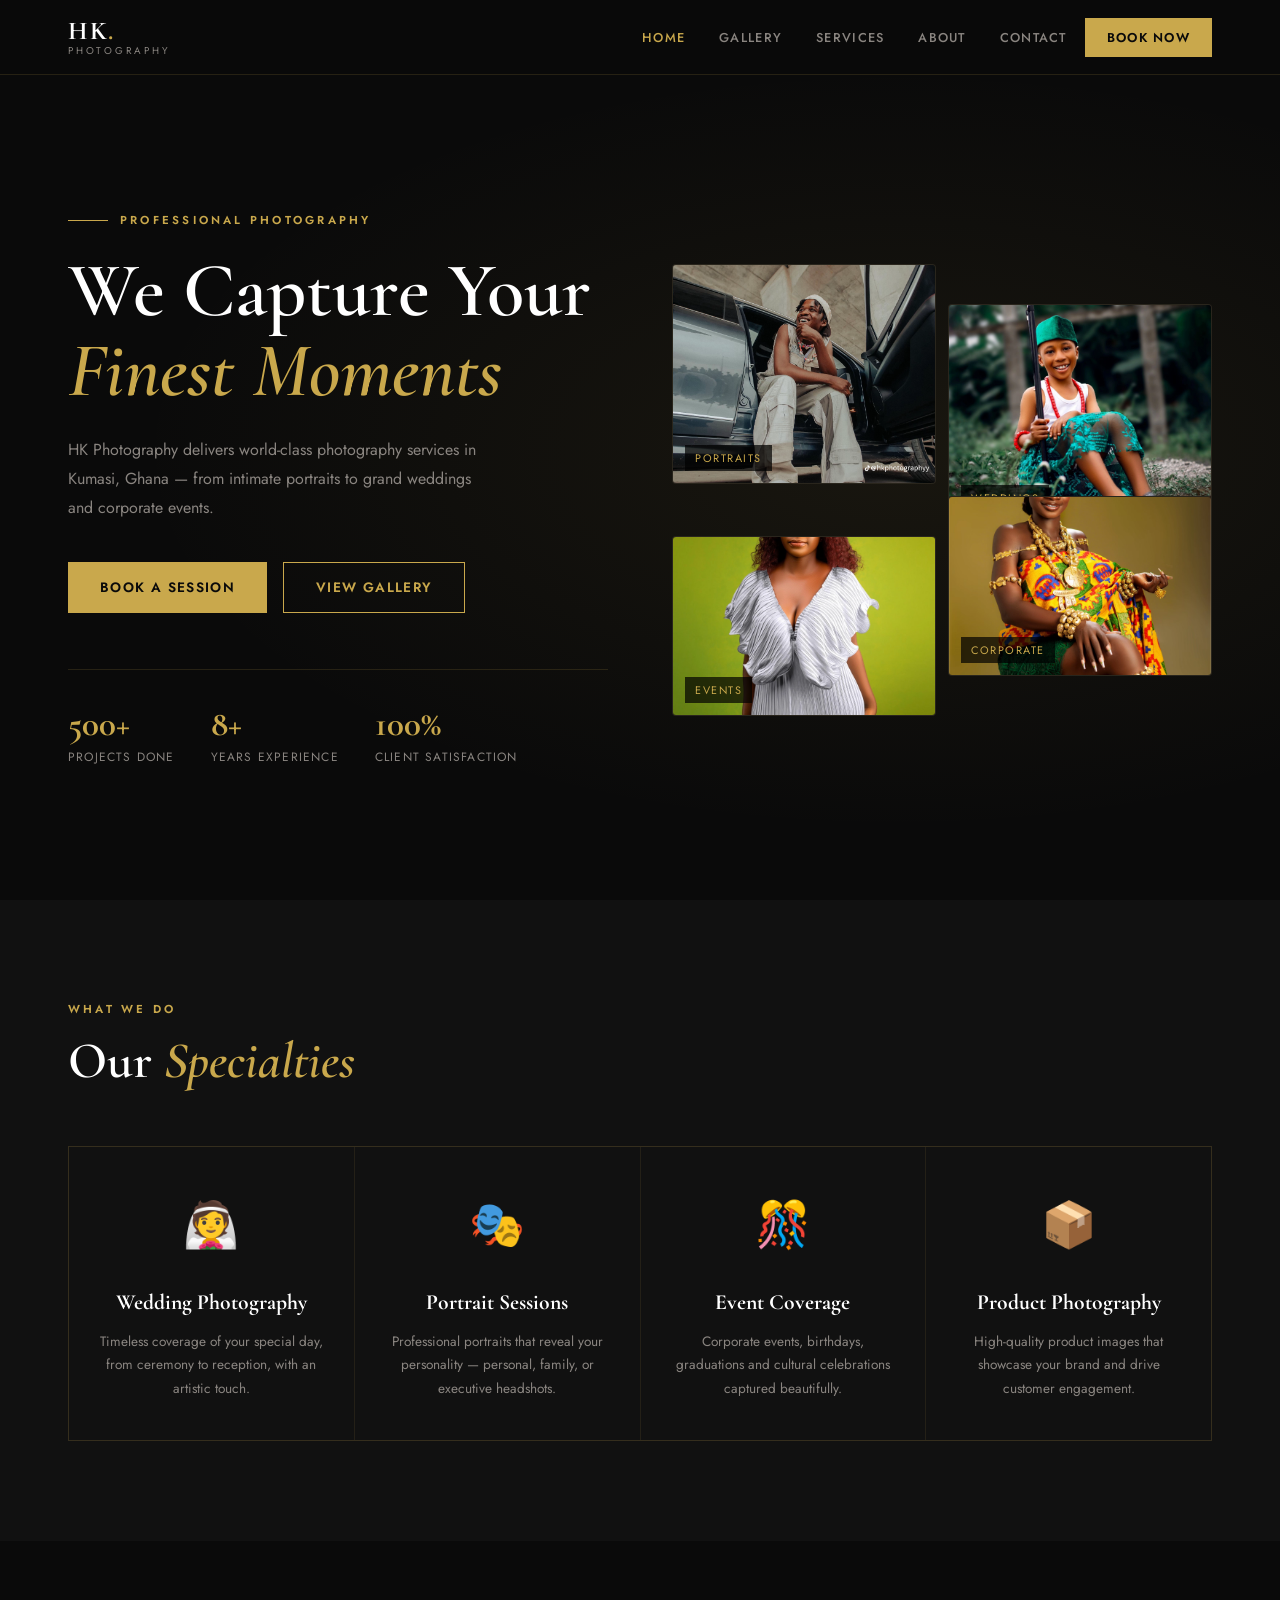
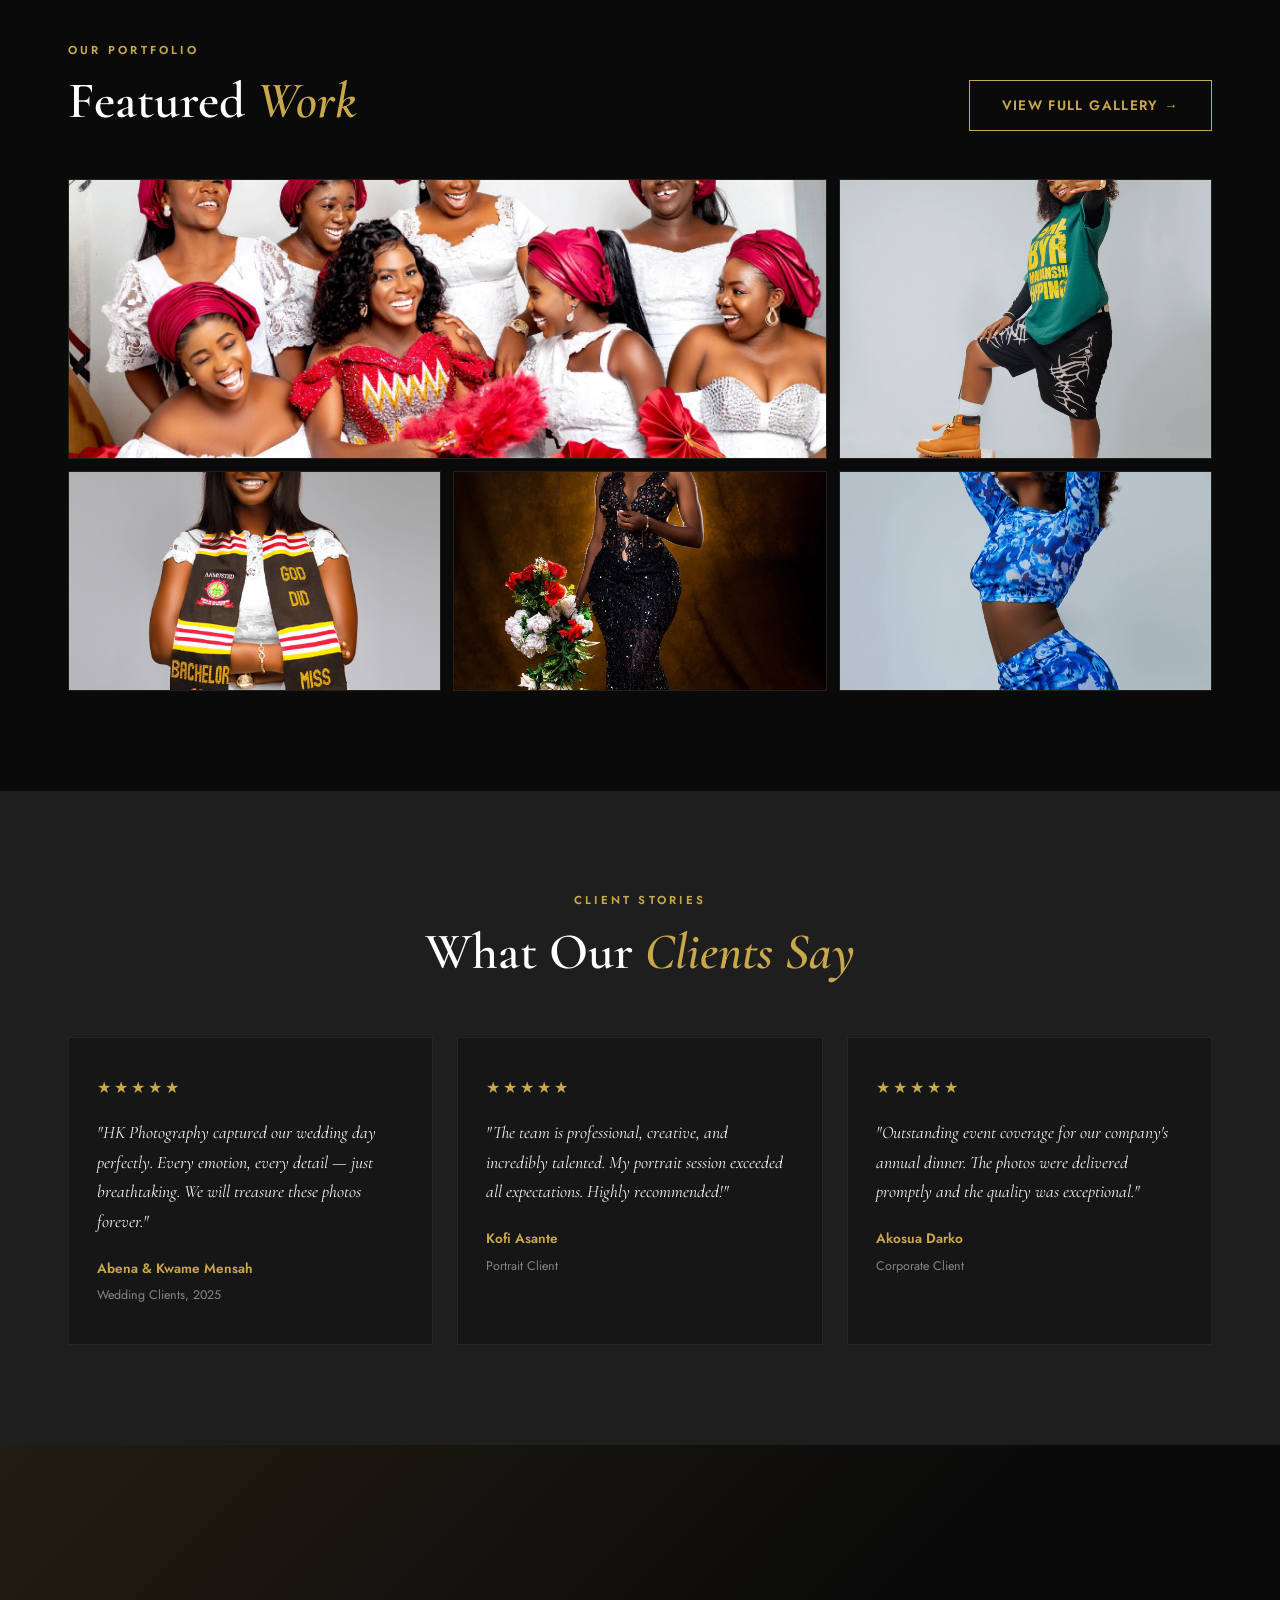
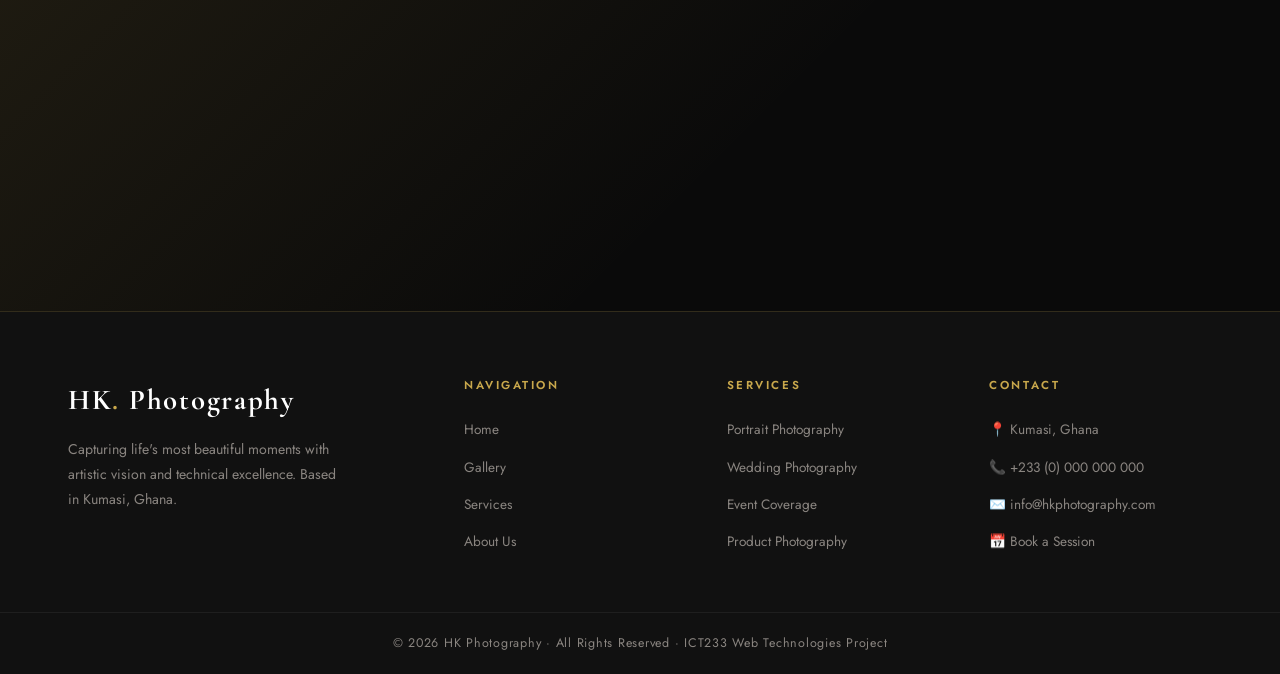
==== commit 54ae114a: "Update index.html" ====
--- a/index.html
+++ b/index.html
@@ -253,23 +253,23 @@
     </div>
     <div class="work-grid">
       <div class="work-item reveal" onclick="openLightbox('💒','Wedding — Accra, 2025')">
-        💒
+        <img src= "image23.png">
         <div class="work-overlay"><p>Wedding</p><h4>Accra, 2025</h4></div>
       </div>
       <div class="work-item reveal reveal-delay-1" onclick="openLightbox('🎭','Portrait Session')">
-        🎭
+        <img src= "image22.png">
         <div class="work-overlay"><p>Portrait</p><h4>Executive Shoot</h4></div>
       </div>
       <div class="work-item reveal reveal-delay-1" onclick="openLightbox('🎓','Graduation — USTED, 2025')">
-        🎓
+        <img src= "image21.png">
         <div class="work-overlay"><p>Graduation</p><h4>USTED, 2025</h4></div>
       </div>
       <div class="work-item reveal reveal-delay-2" onclick="openLightbox('🎉','Birthday Event')">
-        🎉
+        <img src= "image15.png">
         <div class="work-overlay"><p>Event</p><h4>Birthday Gala</h4></div>
       </div>
       <div class="work-item reveal reveal-delay-3" onclick="openLightbox('📦','Product Shoot')">
-        📦
+        <img src= "image6.png">
         <div class="work-overlay"><p>Product</p><h4>Brand Shoot</h4></div>
       </div>
     </div>
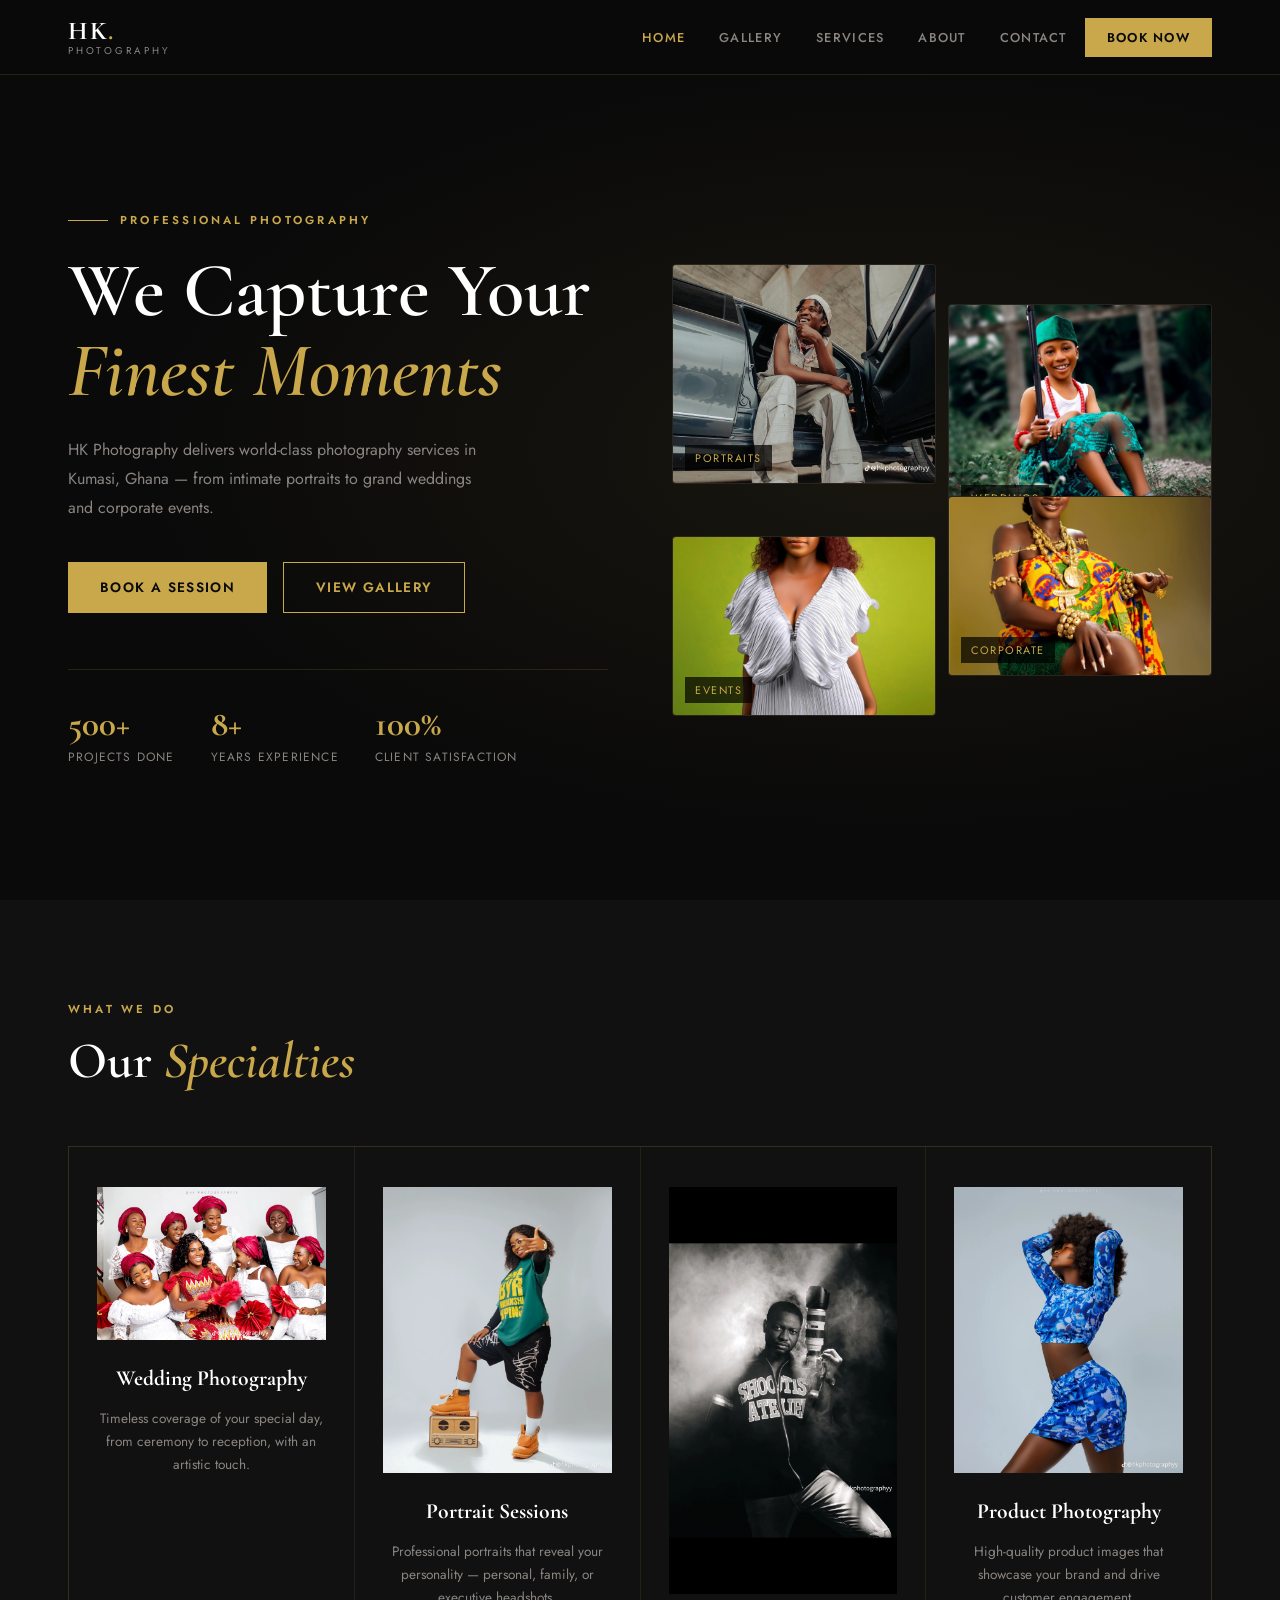
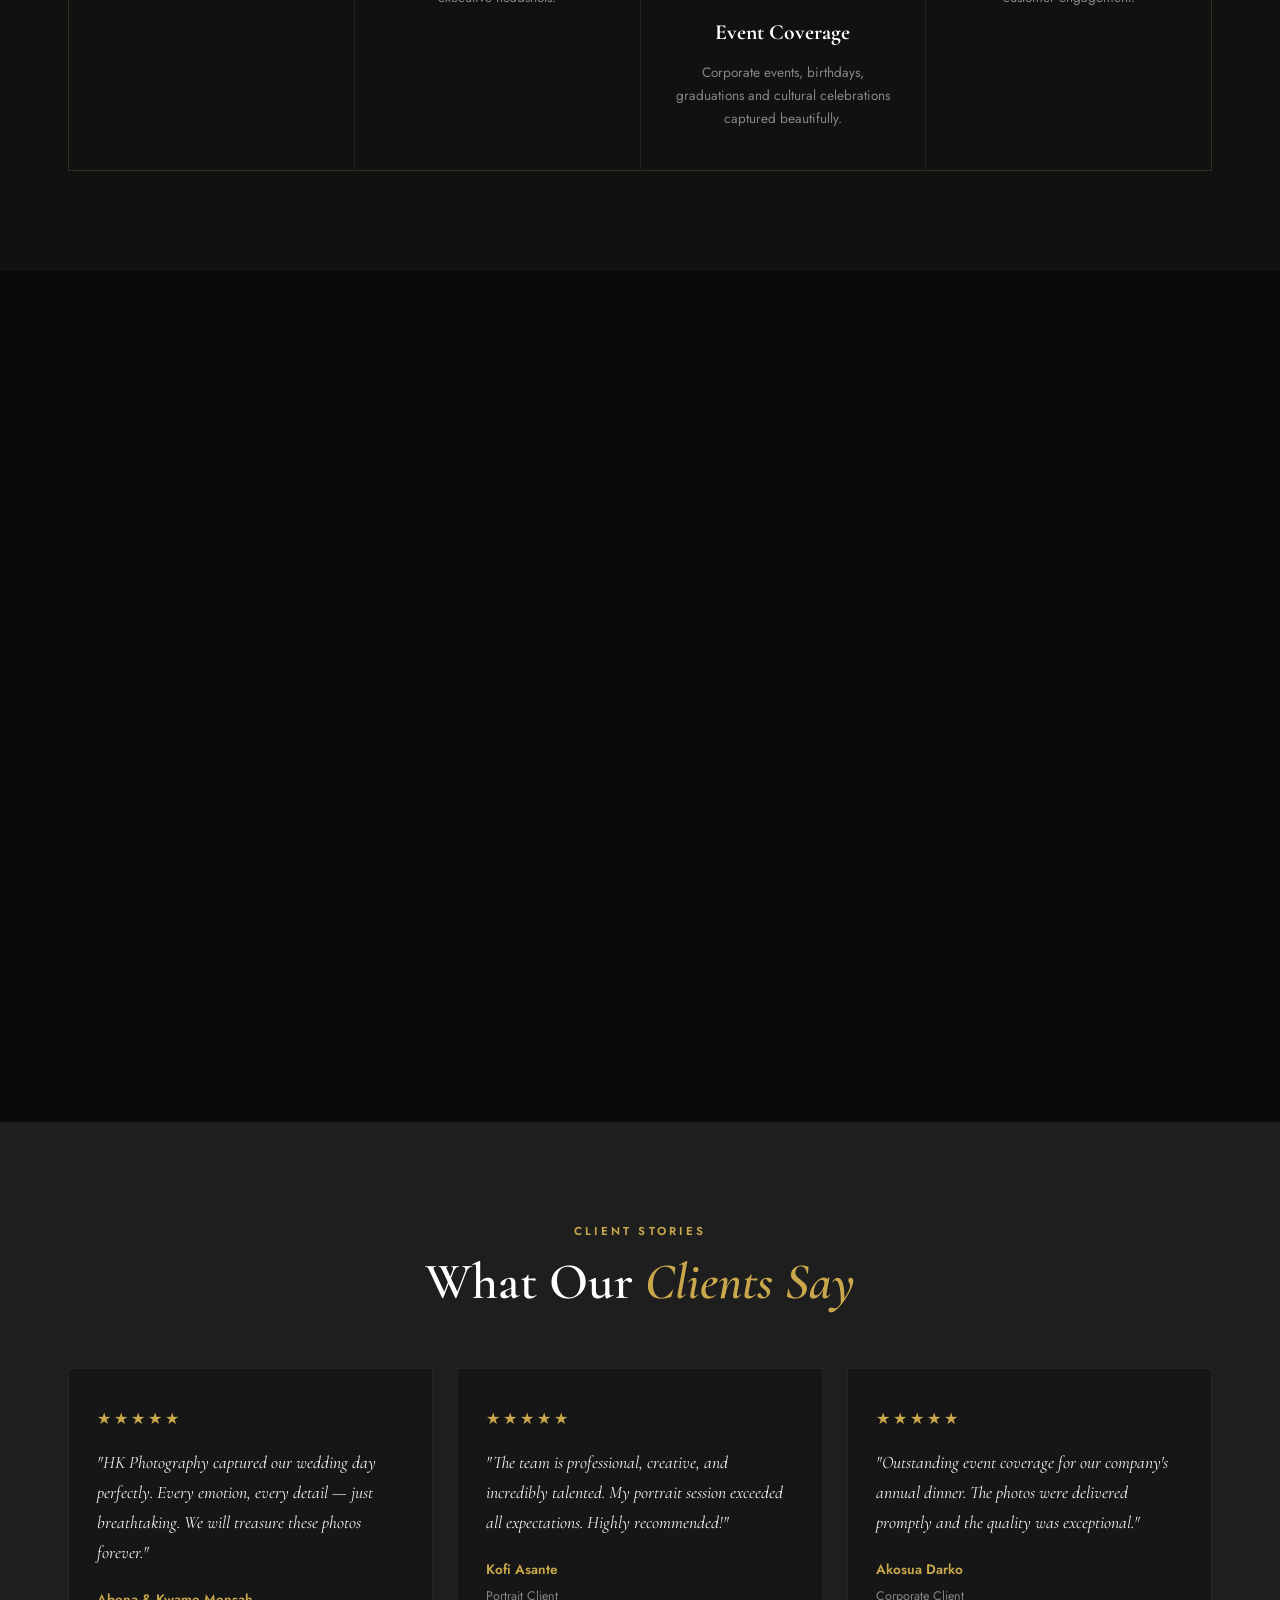
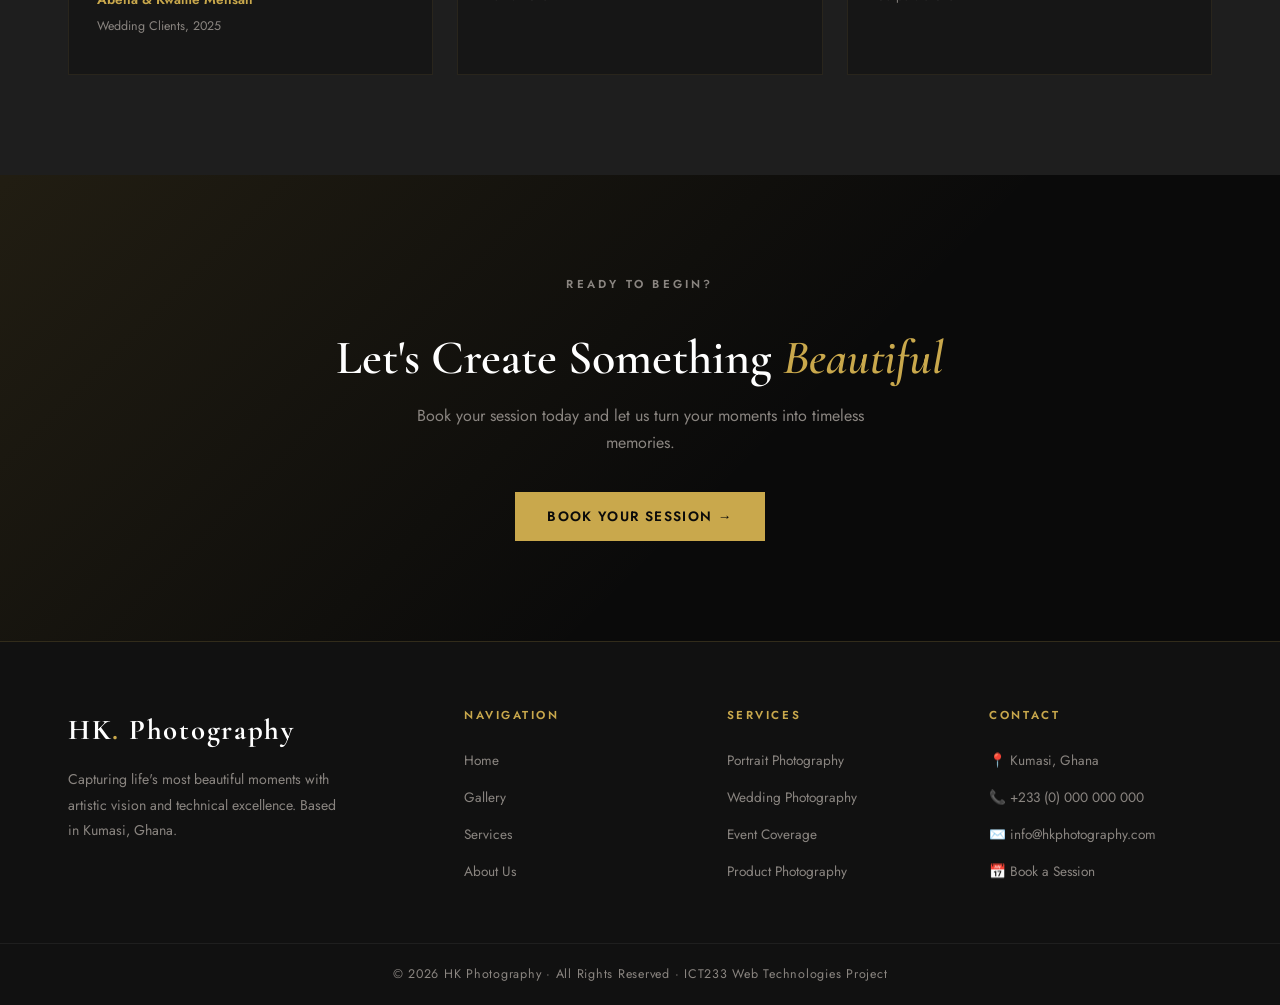
==== commit 8b8680b2: "Update index.html" ====
--- a/index.html
+++ b/index.html
@@ -218,22 +218,22 @@
     </div>
     <div class="spec-grid">
       <div class="spec-card reveal reveal-delay-1">
-        <span class="spec-icon">👰</span>
+        <span class="spec-icon"><img src= "image23.png"></span>
         <h3>Wedding Photography</h3>
         <p>Timeless coverage of your special day, from ceremony to reception, with an artistic touch.</p>
       </div>
       <div class="spec-card reveal reveal-delay-2">
-        <span class="spec-icon">🎭</span>
+        <span class="spec-icon"><img src= "image22.png"></span>
         <h3>Portrait Sessions</h3>
         <p>Professional portraits that reveal your personality — personal, family, or executive headshots.</p>
       </div>
       <div class="spec-card reveal reveal-delay-3">
-        <span class="spec-icon">🎊</span>
+        <span class="spec-icon"><img src= "image7.png"></span>
         <h3>Event Coverage</h3>
         <p>Corporate events, birthdays, graduations and cultural celebrations captured beautifully.</p>
       </div>
       <div class="spec-card reveal reveal-delay-4">
-        <span class="spec-icon">📦</span>
+        <span class="spec-icon"><img src= "image6.png"></span>
         <h3>Product Photography</h3>
         <p>High-quality product images that showcase your brand and drive customer engagement.</p>
       </div>
